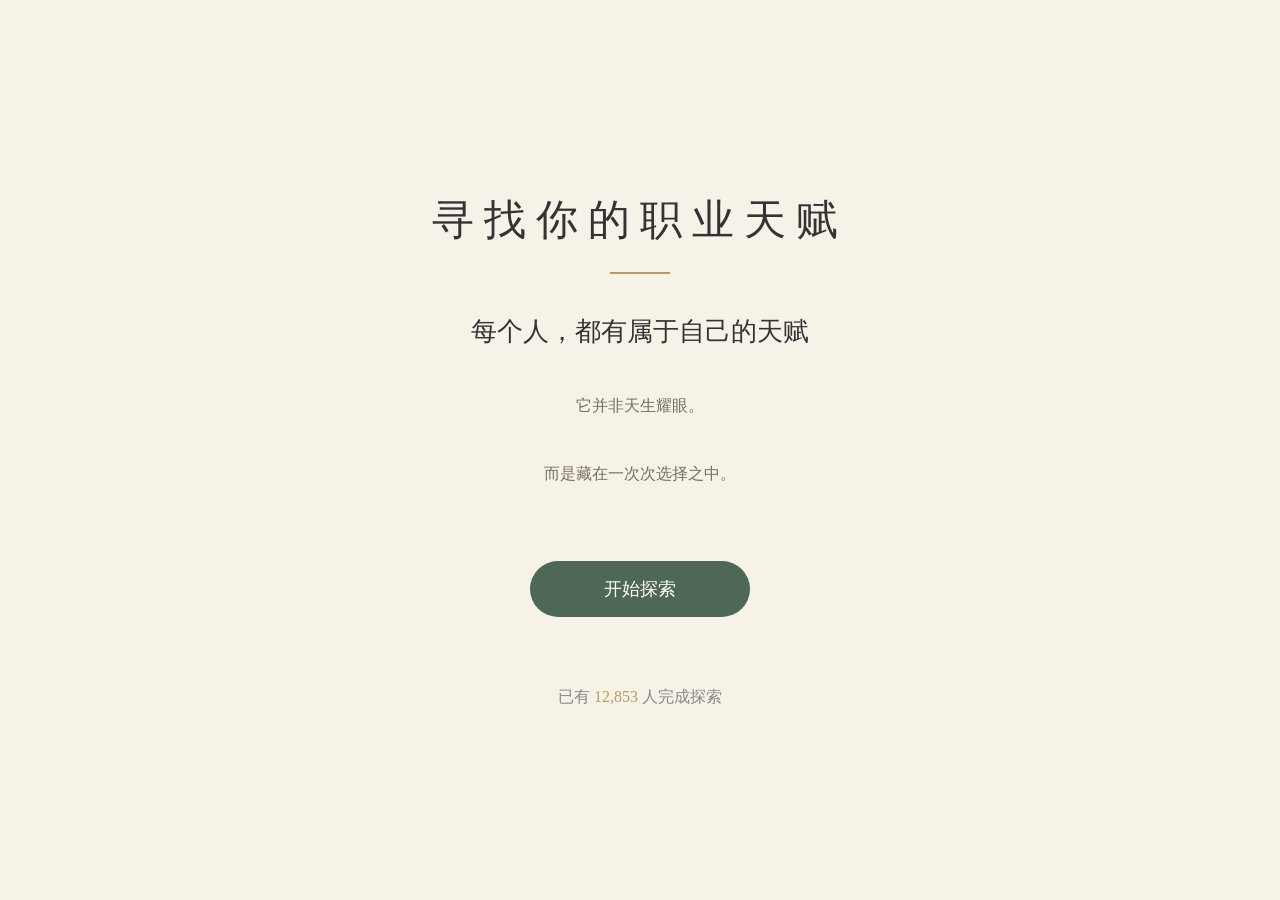
==== index.html @ 222163d3 "初始化天赋测试网站" ====
<!DOCTYPE html>
<html lang="zh-CN">

<head>
    <meta charset="UTF-8">
    <meta name="viewport" content="width=device-width, initial-scale=1.0">
    <title>寻找你的职业天赋</title>

    <link rel="stylesheet" href="css/style.css">
</head>

<body>

<div class="bg"></div>

<div class="home">

    <div class="logo">
        寻找你的职业天赋
    </div>

    <div class="line"></div>

    <h1>
        每个人，都有属于自己的天赋
    </h1>

    <p>

        它并非天生耀眼。

        <br><br>

        而是藏在一次次选择之中。

    </p>

    <button onclick="location.href='test.html'">

        开始探索

    </button>

    <div class="footer">

        已有 <span>12,853</span> 人完成探索

    </div>

</div>

</body>

</html>
---- css/style.css ----
/* ========= 全局 ========= */

*{
    margin:0;
    padding:0;
    box-sizing:border-box;
}

:root{

    --bg:#F7F4EE;
    --card:#FCFBF8;
    --text:#2F2A25;
    --sub:#756E67;
    --green:#4F6755;
    --gold:#B89B5E;
    --line:#E9E2D7;

}

body{

    background:var(--bg);

    color:var(--text);

    font-family:
    "Noto Serif SC",
    "Source Han Serif SC",
    serif;

    min-height:100vh;

}

/* ========= 首页 ========= */

.home{

    min-height:100vh;

    display:flex;

    flex-direction:column;

    justify-content:center;

    align-items:center;

    text-align:center;

    padding:40px;

}

.logo{

    font-size:42px;

    letter-spacing:10px;

    margin-bottom:24px;

}

.line{

    width:60px;

    height:2px;

    background:var(--gold);

    margin-bottom:40px;

}

.home h1{

    font-size:26px;

    font-weight:400;

}

.home p{

    margin-top:40px;

    line-height:34px;

    color:var(--sub);

}

.home button{

    margin-top:70px;

    width:220px;

    height:56px;

    border:none;

    border-radius:999px;

    background:var(--green);

    color:white;

    font-size:18px;

    cursor:pointer;

    transition:.35s;

}

.home button:hover{

    transform:translateY(-3px);

    box-shadow:0 15px 35px rgba(0,0,0,.08);

}

.footer{

    margin-top:70px;

    color:#888;

}

.footer span{

    color:var(--gold);

}

/* ========= 测试页 ========= */

.test-page{

    max-width:760px;

    margin:auto;

    min-height:100vh;

    padding:60px 28px;

    display:flex;

    flex-direction:column;

}

/* 顶部 */

.top{

    text-align:center;

}

.top h1{

    font-size:34px;

    font-weight:400;

    letter-spacing:6px;

}

.progress{

    margin-top:18px;

    color:var(--gold);

    font-size:18px;

}

/* 中间 */

.question-box{

    flex:1;

    display:flex;

    flex-direction:column;

    justify-content:center;

}

.question-title{

    text-align:center;

    color:var(--gold);

    letter-spacing:4px;

    margin-bottom:18px;

}

.question-box h2{

    text-align:center;

    font-size:34px;

    line-height:56px;

    font-weight:400;

    margin-bottom:70px;

}

/* 选项 */

.options{

    display:flex;

    flex-direction:column;

    gap:18px;

}

.option{

    background:white;

    border:1px solid var(--line);

    border-radius:18px;

    padding:22px 26px;

    font-size:18px;

    cursor:pointer;

    transition:.25s;

}

.option:hover{

    border-color:var(--green);

    transform:translateY(-3px);

    box-shadow:0 12px 28px rgba(0,0,0,.06);

}

.option.active{

    background:#EEF5EF;

    border-color:var(--green);

    color:var(--green);

}

/* 底部 */

.bottom{

    display:flex;

    justify-content:space-between;

    margin-top:60px;

}

.bottom button{

    width:160px;

    height:50px;

    border:none;

    border-radius:999px;

    cursor:pointer;

    font-size:16px;

}

.prev{

    background:#ECE8E1;

}

.next{

    background:var(--green);

    color:white;

}

.bottom button:hover{

    transform:translateY(-2px);

}

/* ========= 手机 ========= */

@media(max-width:768px){

.logo{

    font-size:32px;

}

.home h1{

    font-size:22px;

}

.question-box h2{

    font-size:28px;

    line-height:42px;

}

.option{

    font-size:16px;

}

.bottom{

    gap:12px;

}

.bottom button{

    width:100%;

}

}
.bottom button:disabled{

    opacity:.45;

    cursor:not-allowed;

    transform:none;

}

.bottom button:disabled:hover{

    transform:none;

    box-shadow:none;

}
/* ==========================
   Result Page Upgrade
========================== */
/* ==========================
   Result Page 东方风格
========================== */


.result-section{

    max-width:850px;

    margin:40px auto;

}


/* 顶部 */


.result-header{

    text-align:center;

    margin-bottom:70px;

}


.small-title{

    letter-spacing:8px;

    color:#8b7a5a;

    font-size:14px;

}



.result-header h1{

    margin:30px 0 15px;

    font-size:64px;

    font-family:"STKaiti","KaiTi",serif;

    color:#234d3c;

    font-weight:500;

}


#englishName{

    letter-spacing:6px;

    color:#a08c65;

    font-size:13px;

}





/* 内容区域 */


.result-card{

    background:transparent;

    border:none;

    box-shadow:none;

    padding:35px 15px;

    margin-bottom:20px;

    border-top:

    1px solid rgba(120,100,70,.25);

}



.result-card:last-child{

    border-bottom:

    1px solid rgba(120,100,70,.25);

}




.result-card h2{


    text-align:center;


    font-family:"STKaiti","KaiTi",serif;


    font-size:30px;


    color:#234d3c;


    margin-bottom:30px;


}



.result-card p{


    font-size:16px;


    line-height:2.2;


    color:#555;


    text-align:center;


}



/* 列表 */


.result-card ul{


    padding:0;


    margin:0;


}



.result-card li{


    list-style:none;


    text-align:center;


    padding:12px;


    color:#555;


}




/* 雷达图区域 */


#radarChart{


    margin:auto;

    max-height:380px;

}



/* AI区域 */


#aiAdvice{


    background:#eee6d7;


    border-radius:20px;


    padding:30px;


}



/* 按钮 */


.share-btn{


    display:block;


    margin:50px auto;


    width:240px;


    height:55px;


    border-radius:30px;


    border:none;


    background:#234d3c;


    color:white;


    font-size:16px;


}
/* 全局背景统一 */

body{

    background:#f7f2e8;

    color:#333;

}
/* =====结果页===== */


.result-page{


width:100%;

max-width:760px;

margin:auto;

padding:80px 30px;


}



.result-header{


text-align:center;

margin-bottom:80px;


}



.small-title{


font-size:16px;

letter-spacing:8px;

color:#8d7652;


}



.result-header h1{


    font-family:
    "Songti SC",
    "STSong",
    "SimSun",
    serif;


    font-size:64px;


    font-weight:400;


    letter-spacing:8px;


    color:#315c46;


    margin:30px 0;


}



#englishName{


letter-spacing:5px;

font-size:14px;

color:#a58b5c;


}





.result-section{

    max-width:720px;

    margin:40px auto;

    padding:35px 45px;

}


.result-section h2{


    font-family:
    "Songti SC",
    "STSong",
    "SimSun",
    serif;


    font-size:32px;


    font-weight:400;


    letter-spacing:5px;


    color:#315c46;


    margin-bottom:35px;


}



.result-section p{

    font-family:
    "Microsoft YaHei",
    "PingFang SC",
    sans-serif;


    font-size:16px;


    line-height:2.2;


    letter-spacing:2px;


    color:#555;


    text-align:left;


    text-indent:0;


    margin-top:20px;


    margin-bottom:20px;

}
.share-btn{


margin:50px auto;

display:block;

width:260px;

height:55px;

border:none;

border-radius:30px;

background:#526f5c;

color:white;

font-size:18px;


}
.result-section{

    max-width:850px;


    margin:60px auto;


    padding:0 40px;

}

.result-section ul{

    padding-left:0;

    margin:0;

    list-style:none;

}



.result-section li{

    font-family:
    "Microsoft YaHei",
    "PingFang SC",
    sans-serif;

    font-size:16px;

    line-height:2;

    color:#555;

    text-align:left;

    margin-bottom:12px;

}
.report-btn{


    margin-top:40px;


    padding:16px 55px;


    border:none;


    border-radius:15px;


    background:#526e57;


    color:#fff;


    font-family:
    "Microsoft YaHei",
    "PingFang SC",
    sans-serif;


    font-size:18px;


    letter-spacing:3px;


    cursor:pointer;


    transition:0.3s;


}



.report-btn:hover{


    opacity:0.85;


}
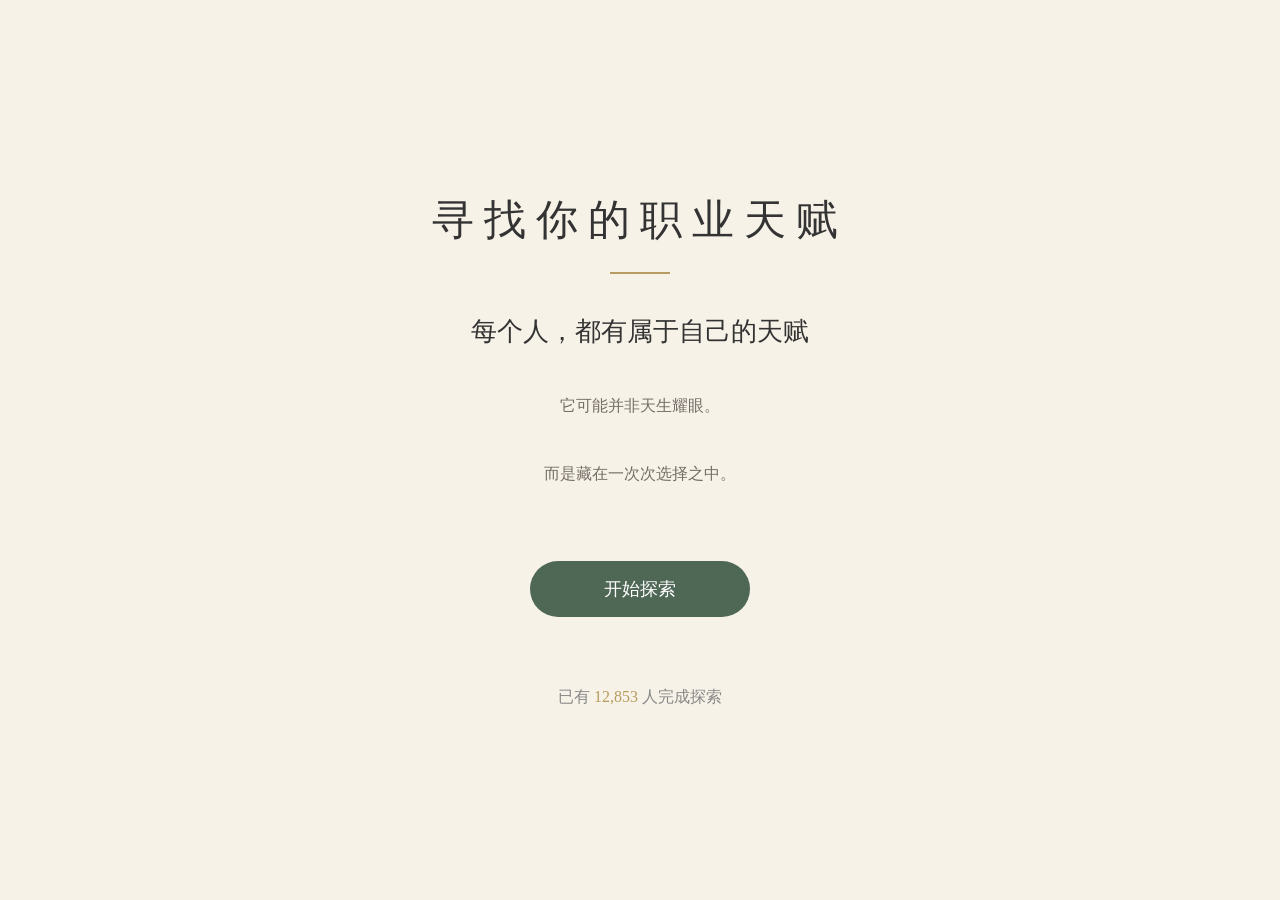
==== commit c7bfbeb3: "测试自动部署" ====
--- a/index.html
+++ b/index.html
@@ -27,7 +27,7 @@
 
     <p>
 
-        它并非天生耀眼。
+        它可能并非天生耀眼。
 
         <br><br>
 
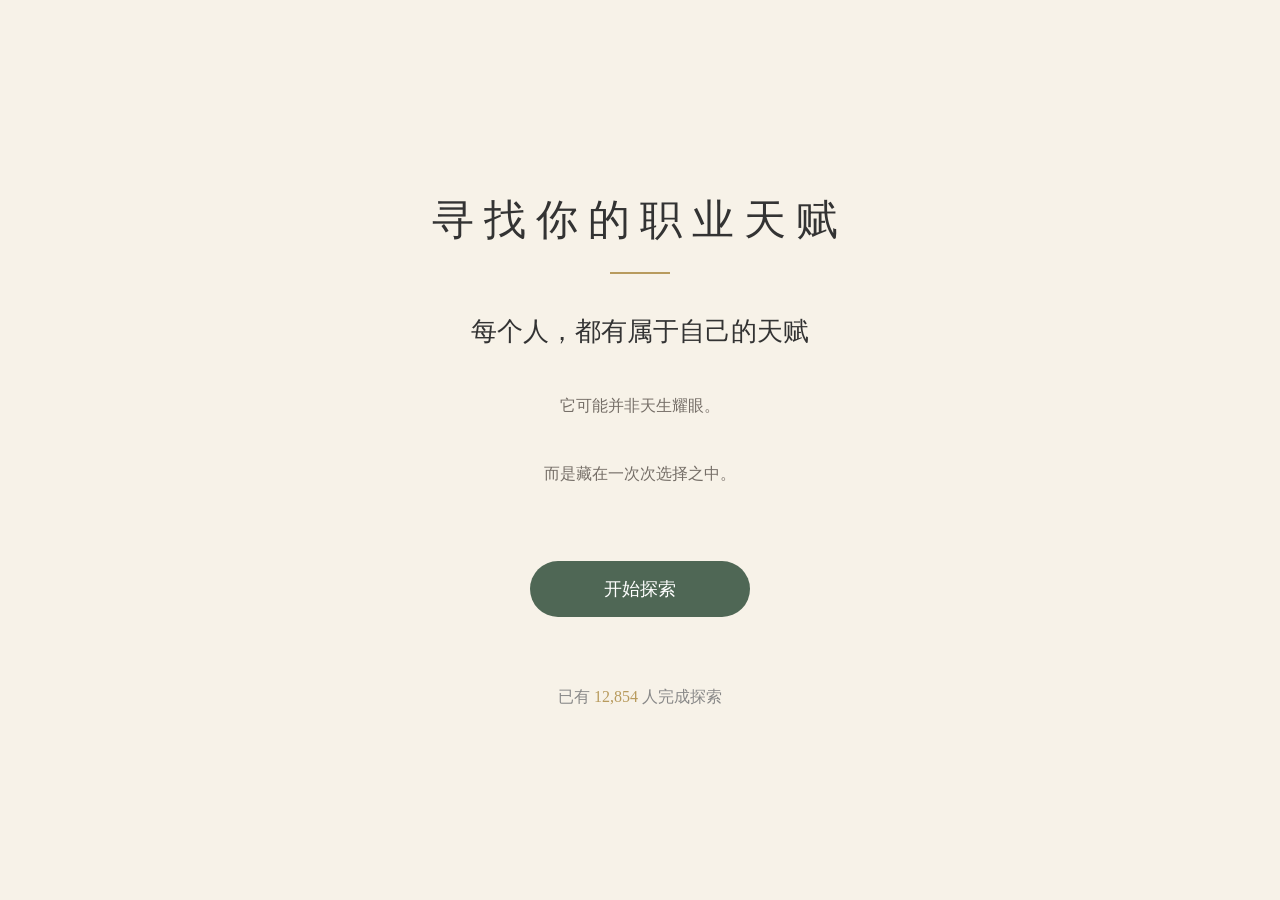
==== commit d9715dda: "优化手机端UI布局" ====
--- a/index.html
+++ b/index.html
@@ -43,7 +43,7 @@
 
     <div class="footer">
 
-        已有 <span>12,853</span> 人完成探索
+        已有 <span>12,854</span> 人完成探索
 
     </div>
 
--- a/css/style.css
+++ b/css/style.css
@@ -916,4 +916,143 @@
     opacity:0.85;
 
 
+}
+/* =================================
+   手机端 UI 优化
+   talent-test mobile style
+================================= */
+
+@media (max-width:600px){
+
+
+    /* =====================
+       测试页面
+    ===================== */
+
+
+    /* 顶部「寻找你的职业天赋」 */
+    .test-title,
+    .test-header h1,
+    .test-page h1,
+    .quiz-title {
+
+        font-size:28px;
+        line-height:1.3;
+        margin-top:20px;
+        margin-bottom:20px;
+
+    }
+
+
+
+    /* 题目文字 */
+    .question,
+    .question-title,
+    .question-text,
+    .test-question h2,
+    .quiz-question {
+
+        font-size:22px;
+        line-height:1.6;
+
+    }
+
+
+
+    /* 选项按钮 */
+    .option,
+    .answer-option,
+    .choice {
+
+        font-size:16px;
+        padding:18px 16px;
+        line-height:1.5;
+
+    }
+
+
+
+    /* =====================
+       结果页面
+    ===================== */
+
+
+    /* 整体宽度 */
+    .result-page {
+
+        width:100%;
+        max-width:none;
+        padding:25px 20px;
+        margin:0 auto;
+        box-sizing:border-box;
+
+    }
+
+
+
+    /* 结果主标题 */
+    .result-page h1,
+    #talentName {
+
+        font-size:32px;
+        line-height:1.3;
+
+    }
+
+
+
+    /* 英文标题 */
+    #englishName {
+
+        font-size:14px;
+
+    }
+
+
+
+    /* 「你的天赋画像」「核心特质解析」 */
+    .result-page h2,
+    .result-section h2 {
+
+        font-size:30px;
+        line-height:1.4;
+        margin-top:45px;
+        margin-bottom:20px;
+
+    }
+
+
+
+    /* 结果正文 */
+    .result-page p,
+    .result-content p,
+    .result-section p {
+
+        font-size:18px;
+        line-height:1.9;
+        margin-bottom:25px;
+
+    }
+
+
+
+    /* 结果里面卡片 */
+    .result-card {
+
+        padding:20px 15px;
+
+    }
+
+
+
+    /* 测试按钮 */
+    button,
+    .btn {
+
+        font-size:16px;
+        padding:15px 25px;
+
+    }
+
+
 }
